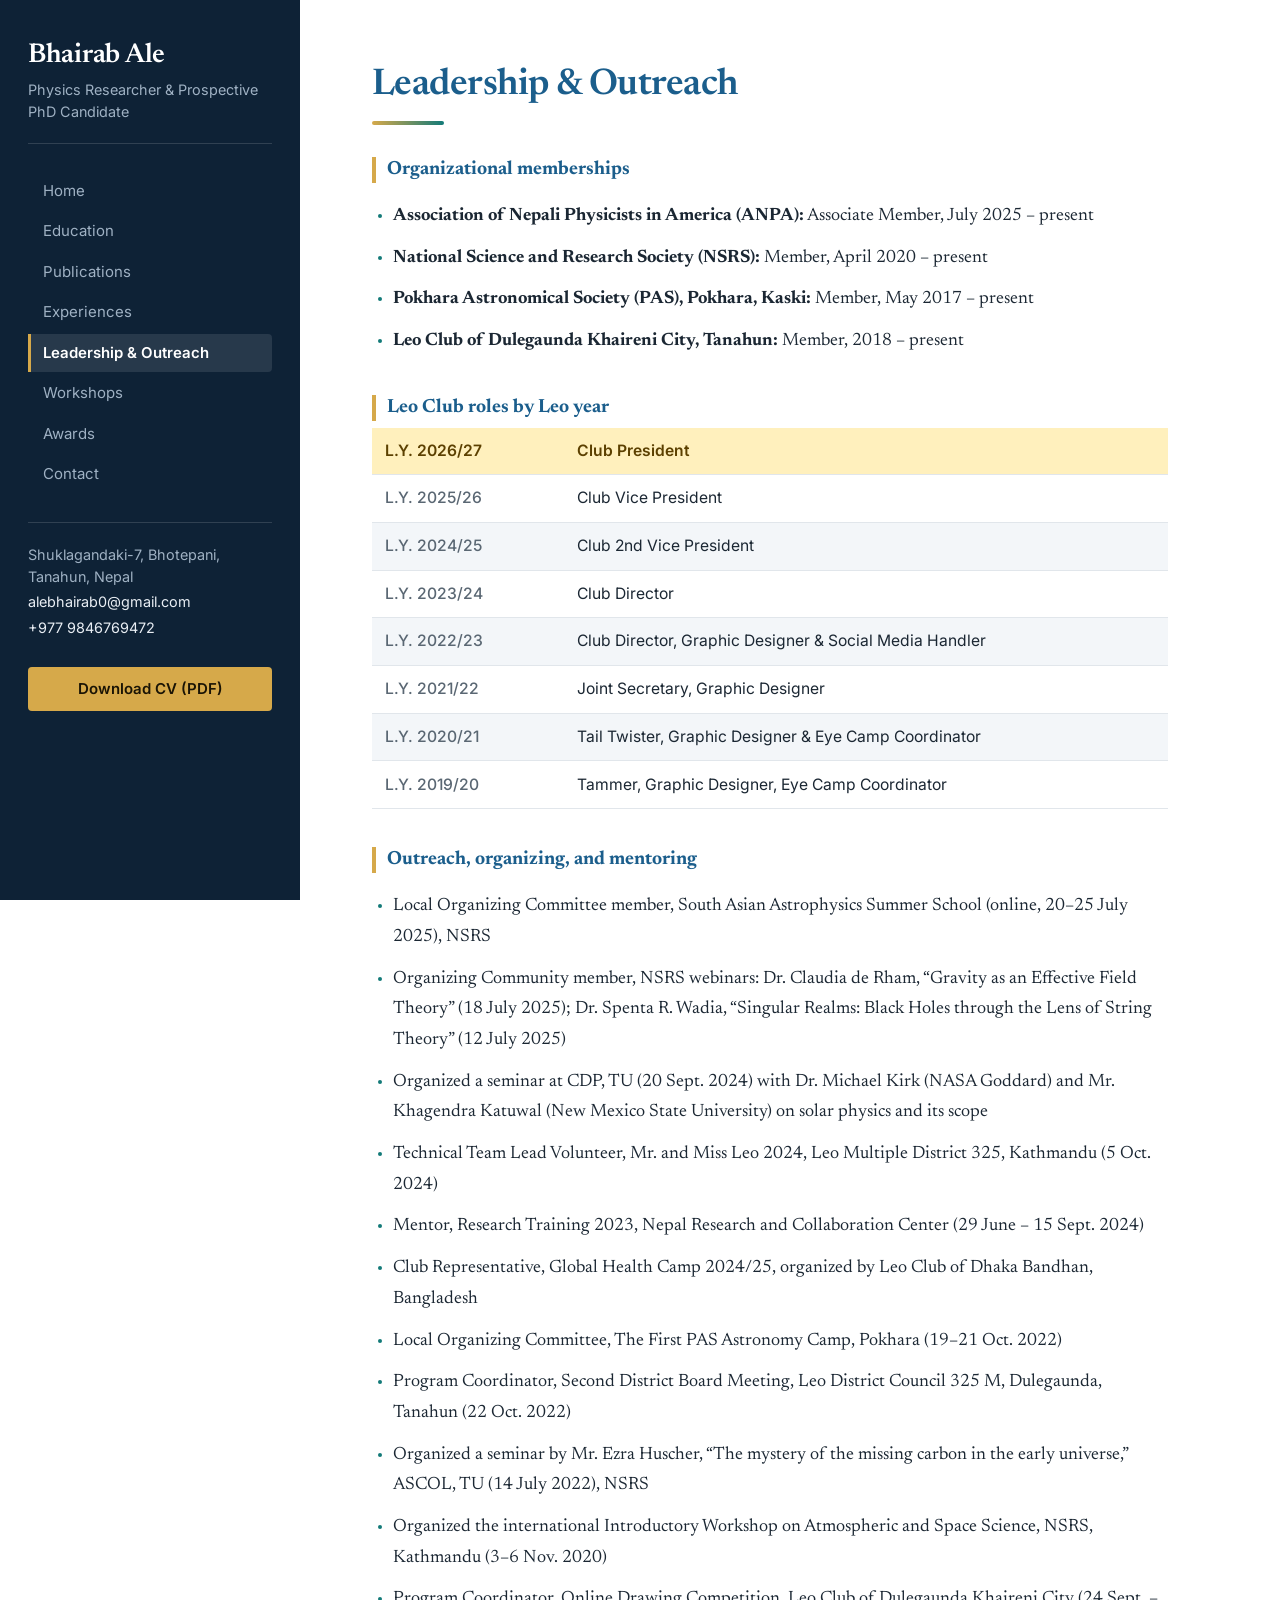
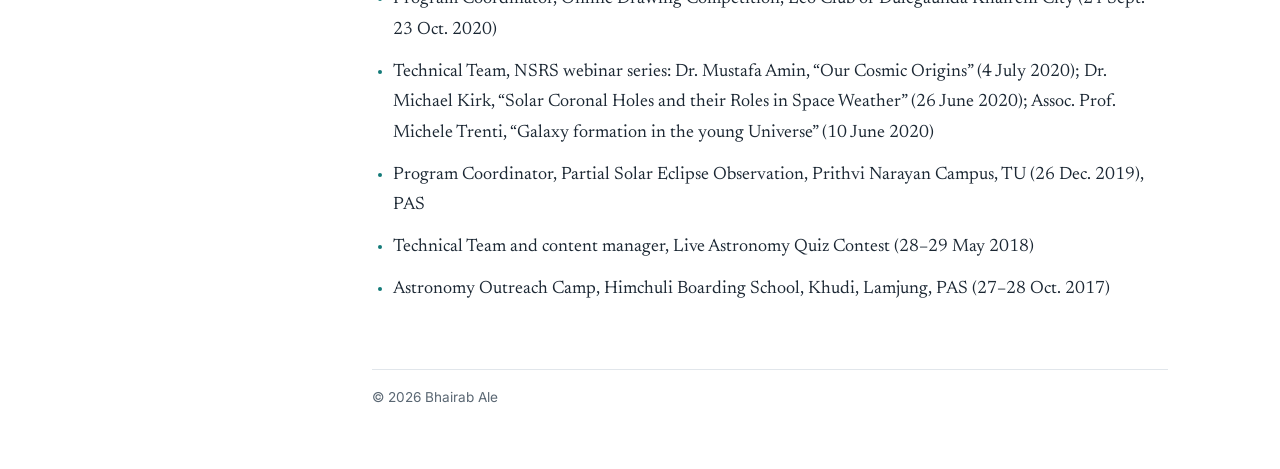
==== leadership.html @ 7841c6b5 "Add files via upload" ====
<!DOCTYPE html>
<html lang="en"><head><meta charset="utf-8"><meta name="viewport" content="width=device-width, initial-scale=1">
<title>Leadership & Outreach | Bhairab Ale</title><meta name="description" content="Leadership, memberships, and outreach of Bhairab Ale.">
<link rel="preconnect" href="https://fonts.googleapis.com"><link rel="preconnect" href="https://fonts.gstatic.com" crossorigin><link href="https://fonts.googleapis.com/css2?family=Newsreader:ital,opsz,wght@0,6..72,400;0,6..72,600;1,6..72,400&family=Inter:wght@400;500;600&display=swap" rel="stylesheet"><link rel="stylesheet" href="style.css"></head>
<body>
<aside class="sidebar">
<h1>Bhairab Ale</h1><p class="role">Physics Researcher &amp; Prospective PhD Candidate</p>
<button class="menu-btn" aria-expanded="false" aria-controls="side-menu">Menu</button>
<div class="collapsible" id="side-menu">
<nav aria-label="Main"><ul><li><a href="index.html">Home</a></li><li><a href="education.html">Education</a></li><li><a href="publications.html">Publications</a></li><li><a href="experiences.html">Experiences</a></li><li><a href="leadership.html" aria-current="page">Leadership & Outreach</a></li><li><a href="workshops.html">Workshops</a></li><li><a href="awards.html">Awards</a></li><li><a href="contact.html">Contact</a></li></ul></nav>
<div class="cbox"><p>Shuklagandaki-7, Bhotepani, Tanahun, Nepal</p><p><a href="mailto:alebhairab0@gmail.com">alebhairab0@gmail.com</a></p><p><a href="tel:+9779846769472">+977 9846769472</a></p></div>
<a class="btn" href="Bhairab%20CV%20Final.pdf" download>Download CV (PDF)</a>
</div></aside>
<main>
<h2>Leadership &amp; Outreach</h2>
<h3>Organizational memberships</h3>
<ul><li><strong>Association of Nepali Physicists in America (ANPA):</strong> Associate Member, July 2025 – present</li><li><strong>National Science and Research Society (NSRS):</strong> Member, April 2020 – present</li><li><strong>Pokhara Astronomical Society (PAS), Pokhara, Kaski:</strong> Member, May 2017 – present</li><li><strong>Leo Club of Dulegaunda Khaireni City, Tanahun:</strong> Member, 2018 – present</li></ul>
<h3>Leo Club roles by Leo year</h3>
<table><tr class="star"><td>L.Y. 2026/27</td><td>Club President</td></tr><tr><td>L.Y. 2025/26</td><td>Club Vice President</td></tr><tr><td>L.Y. 2024/25</td><td>Club 2nd Vice President</td></tr><tr><td>L.Y. 2023/24</td><td>Club Director</td></tr><tr><td>L.Y. 2022/23</td><td>Club Director, Graphic Designer &amp; Social Media Handler</td></tr><tr><td>L.Y. 2021/22</td><td>Joint Secretary, Graphic Designer</td></tr><tr><td>L.Y. 2020/21</td><td>Tail Twister, Graphic Designer &amp; Eye Camp Coordinator</td></tr><tr><td>L.Y. 2019/20</td><td>Tammer, Graphic Designer, Eye Camp Coordinator</td></tr></table>
<h3>Outreach, organizing, and mentoring</h3><ul><li>Local Organizing Committee member, South Asian Astrophysics Summer School (online, 20–25 July 2025), NSRS</li><li>Organizing Community member, NSRS webinars: Dr. Claudia de Rham, &ldquo;Gravity as an Effective Field Theory&rdquo; (18 July 2025); Dr. Spenta R. Wadia, &ldquo;Singular Realms: Black Holes through the Lens of String Theory&rdquo; (12 July 2025)</li><li>Organized a seminar at CDP, TU (20 Sept. 2024) with Dr. Michael Kirk (NASA Goddard) and Mr. Khagendra Katuwal (New Mexico State University) on solar physics and its scope</li><li>Technical Team Lead Volunteer, Mr. and Miss Leo 2024, Leo Multiple District 325, Kathmandu (5 Oct. 2024)</li><li>Mentor, Research Training 2023, Nepal Research and Collaboration Center (29 June – 15 Sept. 2024)</li><li>Club Representative, Global Health Camp 2024/25, organized by Leo Club of Dhaka Bandhan, Bangladesh</li><li>Local Organizing Committee, The First PAS Astronomy Camp, Pokhara (19–21 Oct. 2022)</li><li>Program Coordinator, Second District Board Meeting, Leo District Council 325 M, Dulegaunda, Tanahun (22 Oct. 2022)</li><li>Organized a seminar by Mr. Ezra Huscher, &ldquo;The mystery of the missing carbon in the early universe,&rdquo; ASCOL, TU (14 July 2022), NSRS</li><li>Organized the international Introductory Workshop on Atmospheric and Space Science, NSRS, Kathmandu (3–6 Nov. 2020)</li><li>Program Coordinator, Online Drawing Competition, Leo Club of Dulegaunda Khaireni City (24 Sept. – 23 Oct. 2020)</li><li>Technical Team, NSRS webinar series: Dr. Mustafa Amin, &ldquo;Our Cosmic Origins&rdquo; (4 July 2020); Dr. Michael Kirk, &ldquo;Solar Coronal Holes and their Roles in Space Weather&rdquo; (26 June 2020); Assoc. Prof. Michele Trenti, &ldquo;Galaxy formation in the young Universe&rdquo; (10 June 2020)</li><li>Program Coordinator, Partial Solar Eclipse Observation, Prithvi Narayan Campus, TU (26 Dec. 2019), PAS</li><li>Technical Team and content manager, Live Astronomy Quiz Contest (28–29 May 2018)</li><li>Astronomy Outreach Camp, Himchuli Boarding School, Khudi, Lamjung, PAS (27–28 Oct. 2017)</li></ul>
<footer>&copy; 2026 Bhairab Ale</footer>
</main>
<script>
var b=document.querySelector('.menu-btn'),m=document.getElementById('side-menu');
b.addEventListener('click',function(){var o=m.classList.toggle('open');b.setAttribute('aria-expanded',o)});
</script>
</body></html>
---- style.css ----
:root{--bg:#fff;--ink:#1b2733;--muted:#5a6773;--line:#e1e6eb;--accent:#1b5e8c;--tint:#f3f6f9;--side:#0e2236;--side-ink:#e9eef4;--side-muted:#9fb1c3;--gold:#d6a94a;
--serif:"Newsreader",Georgia,serif;--sans:"Inter",system-ui,-apple-system,"Segoe UI",Arial,sans-serif}
@media(prefers-color-scheme:dark){:root{--bg:#10161c;--ink:#e8ecf0;--muted:#97a4b0;--line:#26303a;--accent:#7fb7e6;--tint:#161e26;--side:#0a1520}}
*{box-sizing:border-box}html{scroll-behavior:smooth}
body{margin:0;background:var(--bg);color:var(--ink);font:18px/1.7 var(--serif);display:flex;min-height:100vh;-webkit-font-smoothing:antialiased}
a{color:var(--accent);text-underline-offset:3px;text-decoration-thickness:1px}a:hover{text-decoration-thickness:2px}
a:focus-visible,button:focus-visible{outline:3px solid var(--gold);outline-offset:2px}
.sidebar{width:300px;flex:none;position:sticky;top:0;height:100vh;overflow-y:auto;background:var(--side);color:var(--side-ink);padding:2.5rem 1.75rem 2rem;font:15px/1.5 var(--sans)}
.sidebar h1{font:600 1.7rem/1.15 var(--serif);margin:0 0 .5rem;color:#fff;letter-spacing:-.01em}
.sidebar .role{color:var(--side-muted);margin:0 0 1.75rem;padding-bottom:1.25rem;border-bottom:1px solid rgba(255,255,255,.14);font-size:.9rem}
.sidebar nav ul{list-style:none;margin:0 0 1.75rem;padding:0}
.sidebar nav a{display:block;padding:.5rem .75rem;margin-bottom:2px;color:var(--side-muted);text-decoration:none;border-left:3px solid transparent;border-radius:0 4px 4px 0;transition:background .15s,color .15s}
.sidebar nav a:hover{background:rgba(255,255,255,.07);color:#fff}
.sidebar nav a[aria-current=page]{background:rgba(255,255,255,.1);color:#fff;font-weight:600;border-left-color:var(--gold)}
.cbox{border-top:1px solid rgba(255,255,255,.14);padding:1.1rem 0;margin-bottom:.4rem;overflow-wrap:anywhere;color:var(--side-muted);font-size:.9rem}
.cbox p{margin:.25rem 0}.cbox a{color:var(--side-ink);text-decoration:none}.cbox a:hover{text-decoration:underline}
.btn{display:block;text-align:center;background:var(--gold);color:#1a1405!important;padding:.7rem;text-decoration:none;font-weight:600;border-radius:4px}
.btn:hover{filter:brightness(1.08)}
.menu-btn{display:none}
main{flex:1;max-width:940px;padding:4rem 4.5rem}
main h2{font-size:2.3rem;line-height:1.2;font-weight:600;letter-spacing:-.015em;margin:0 0 2rem}
main h2::after{content:"";display:block;width:56px;height:3px;background:var(--gold);margin-top:.8rem}
main h3{font-size:1.2rem;line-height:1.35;margin:2.4rem 0 .4rem}
main h2+h3{margin-top:0}
.meta{color:var(--muted);font:.9rem/1.5 var(--sans);margin:0 0 .5rem}
.profile{float:right;width:230px;max-width:42%;margin:.3rem 0 1.2rem 2.2rem;box-shadow:10px 10px 0 var(--line);border-radius:4px;overflow:hidden}
.profile img{display:block;width:100%;height:auto}
main ul,main ol{padding-left:1.3rem}main li{margin-bottom:.7rem}main li::marker{color:var(--gold)}
.entry{position:relative;border-left:2px solid var(--line);padding:0 0 1.2rem 1.6rem;margin:0 0 .4rem 6px}
.entry::before{content:"";position:absolute;left:-7px;top:.45rem;width:12px;height:12px;border-radius:50%;background:var(--bg);border:2px solid var(--accent)}
.entry.current::before{background:var(--gold);border-color:var(--gold)}
.entry h3{margin:0 0 .1rem}
.badge{display:inline-block;margin-left:.5rem;padding:.1rem .55rem;font:600 .72rem var(--sans);background:var(--gold);color:#1a1405;border-radius:99px;vertical-align:middle}
.ref{font:.9rem/1.55 var(--sans);color:var(--muted);background:var(--tint);padding:.6rem .8rem;border-radius:4px}
table{border-collapse:collapse;width:100%;font:.98rem/1.55 var(--sans)}
td{padding:.7rem .8rem;border-bottom:1px solid var(--line);vertical-align:top}
tr:nth-child(odd) td{background:var(--tint)}td:first-child{color:var(--muted);width:12rem;font-weight:500}
footer{margin-top:4rem;padding-top:1.2rem;border-top:1px solid var(--line);color:var(--muted);font:.85rem var(--sans)}
@media(max-width:900px){
body{display:block}
.sidebar{position:static;width:100%;height:auto;padding:1.2rem 1.1rem}
.sidebar .role{margin-bottom:1rem;padding-bottom:1rem}
.menu-btn{display:block;width:100%;margin:0 0 .9rem;padding:.6rem;font:600 1rem var(--sans);background:transparent;color:#fff;border:1px solid rgba(255,255,255,.35);border-radius:4px;cursor:pointer}
.collapsible{display:none}.collapsible.open{display:block}
main{padding:2rem 1.2rem}main h2{font-size:1.9rem}
.profile{float:none;width:200px;margin:0 0 1.8rem}
td:first-child{width:auto;display:block;padding-bottom:0}td{display:block;border:0}}

/* Colour and highlighting */
:root{--hl:#fff0bd;--hl-ink:#5c4000;--teal:#127a78}
@media(prefers-color-scheme:dark){:root{--hl:#3b3112;--hl-ink:#f5db8c;--teal:#5fc7c3}}
main h2{color:var(--accent)}
main h2::after{width:72px;height:4px;background:linear-gradient(90deg,var(--gold),var(--teal));border-radius:2px}
main h3{color:var(--accent);border-left:4px solid var(--gold);padding-left:.7rem}
.entry h3{border:0;padding:0}
.entry:nth-of-type(even)::before{border-color:var(--teal)}
mark.me{background:var(--hl);color:var(--hl-ink);padding:.05em .35em;border-radius:3px;font-weight:600;box-shadow:inset 0 -2px 0 var(--gold)}
.hl{background:linear-gradient(transparent 55%,var(--hl) 55%);font-weight:600}
.callout{background:var(--tint);border-left:5px solid var(--teal);padding:1rem 1.3rem;border-radius:0 6px 6px 0;margin:1.2rem 0}
.callout::before{content:"Now";display:block;font:600 .75rem var(--sans);color:var(--teal);margin-bottom:.2rem}
li.featured{background:var(--tint);border-left:4px solid var(--gold);padding:.7rem 1rem;border-radius:0 6px 6px 0;list-style:none;margin-left:-1.3rem}
tr.star td{background:var(--hl)!important;color:var(--hl-ink);font-weight:600}
tr.star td:first-child{color:var(--hl-ink)}
main li::marker{color:var(--teal)}
.callout::before{content:attr(data-label)}
.lead{font-size:1.28rem;line-height:1.6}
.cta{display:flex;flex-wrap:wrap;gap:.7rem;margin:1.4rem 0 .5rem;clear:both}
.cta a{font:600 .95rem var(--sans);padding:.65rem 1.1rem;border-radius:4px;text-decoration:none;border:2px solid var(--accent);color:var(--accent)}
.cta a:first-child{background:var(--accent);color:var(--bg)}
.cta a:hover{filter:brightness(1.12)}
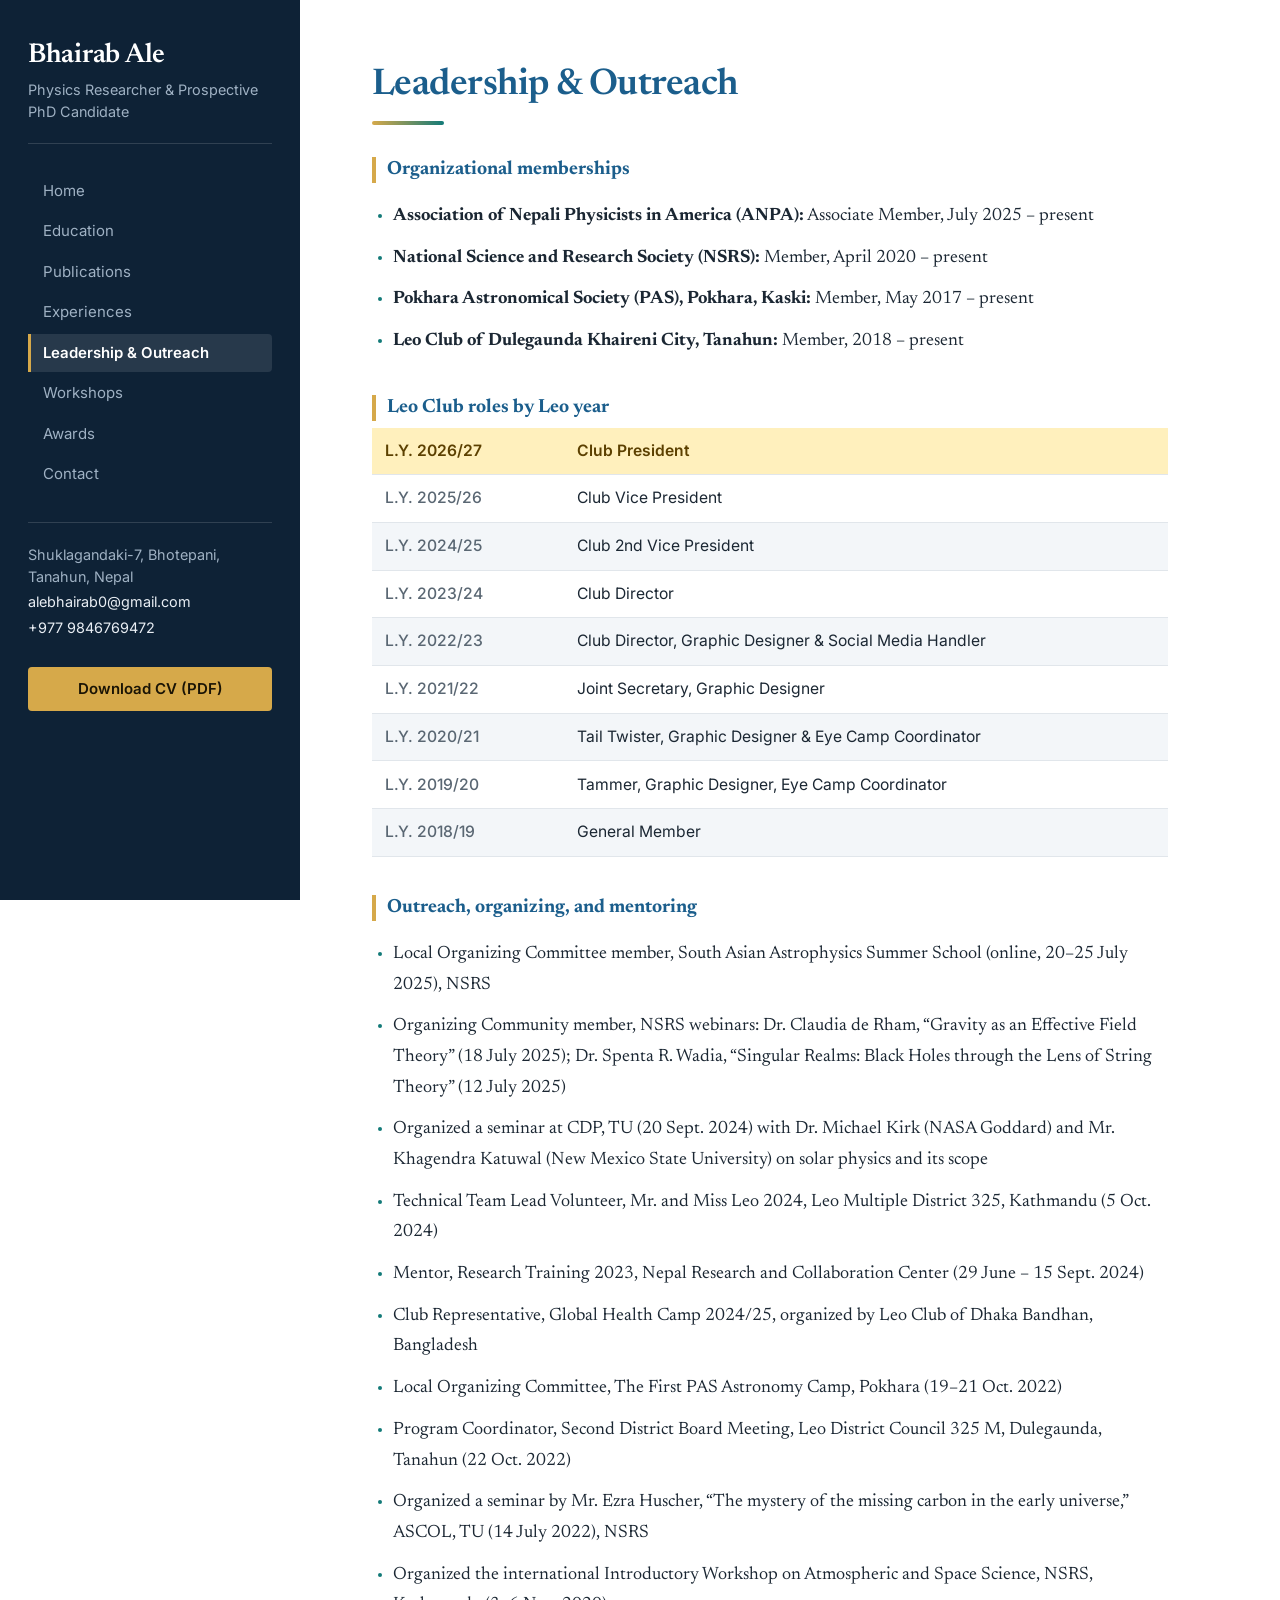
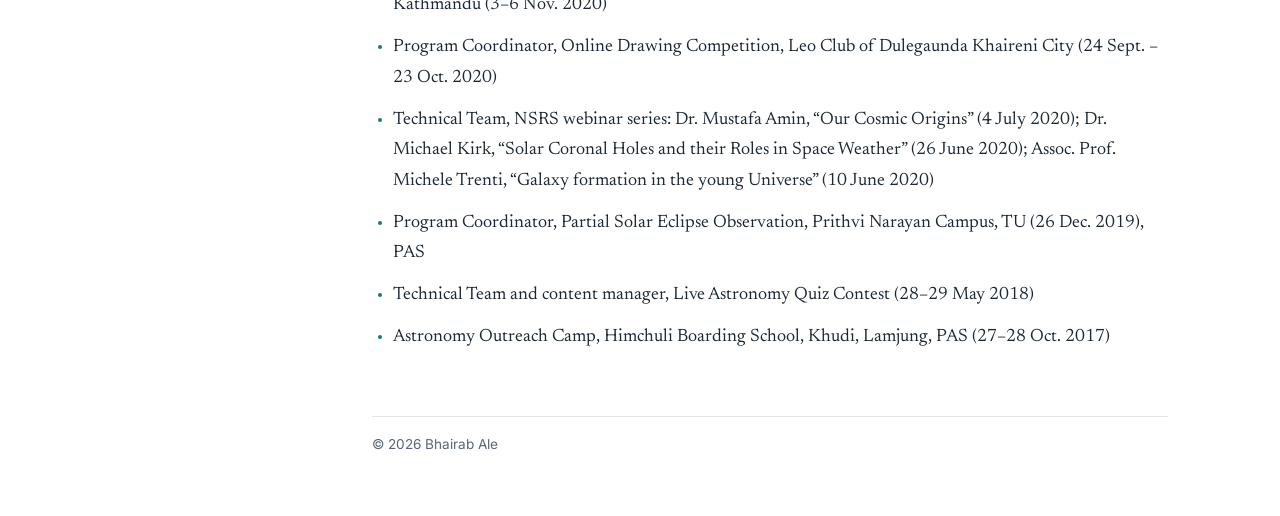
==== commit 2bdf744b: "Update leadership roles and outreach activities" ====
--- a/leadership.html
+++ b/leadership.html
@@ -16,7 +16,7 @@
 <h3>Organizational memberships</h3>
 <ul><li><strong>Association of Nepali Physicists in America (ANPA):</strong> Associate Member, July 2025 – present</li><li><strong>National Science and Research Society (NSRS):</strong> Member, April 2020 – present</li><li><strong>Pokhara Astronomical Society (PAS), Pokhara, Kaski:</strong> Member, May 2017 – present</li><li><strong>Leo Club of Dulegaunda Khaireni City, Tanahun:</strong> Member, 2018 – present</li></ul>
 <h3>Leo Club roles by Leo year</h3>
-<table><tr class="star"><td>L.Y. 2026/27</td><td>Club President</td></tr><tr><td>L.Y. 2025/26</td><td>Club Vice President</td></tr><tr><td>L.Y. 2024/25</td><td>Club 2nd Vice President</td></tr><tr><td>L.Y. 2023/24</td><td>Club Director</td></tr><tr><td>L.Y. 2022/23</td><td>Club Director, Graphic Designer &amp; Social Media Handler</td></tr><tr><td>L.Y. 2021/22</td><td>Joint Secretary, Graphic Designer</td></tr><tr><td>L.Y. 2020/21</td><td>Tail Twister, Graphic Designer &amp; Eye Camp Coordinator</td></tr><tr><td>L.Y. 2019/20</td><td>Tammer, Graphic Designer, Eye Camp Coordinator</td></tr></table>
+<table><tr class="star"><td>L.Y. 2026/27</td><td>Club President</td></tr><tr><td>L.Y. 2025/26</td><td>Club Vice President</td></tr><tr><td>L.Y. 2024/25</td><td>Club 2nd Vice President</td></tr><tr><td>L.Y. 2023/24</td><td>Club Director</td></tr><tr><td>L.Y. 2022/23</td><td>Club Director, Graphic Designer &amp; Social Media Handler</td></tr><tr><td>L.Y. 2021/22</td><td>Joint Secretary, Graphic Designer</td></tr><tr><td>L.Y. 2020/21</td><td>Tail Twister, Graphic Designer &amp; Eye Camp Coordinator</td></tr><tr><td>L.Y. 2019/20</td><td>Tammer, Graphic Designer, Eye Camp Coordinator</td></tr><tr><td>L.Y. 2018/19</td><td>General Member</td></tr></table>
 <h3>Outreach, organizing, and mentoring</h3><ul><li>Local Organizing Committee member, South Asian Astrophysics Summer School (online, 20–25 July 2025), NSRS</li><li>Organizing Community member, NSRS webinars: Dr. Claudia de Rham, &ldquo;Gravity as an Effective Field Theory&rdquo; (18 July 2025); Dr. Spenta R. Wadia, &ldquo;Singular Realms: Black Holes through the Lens of String Theory&rdquo; (12 July 2025)</li><li>Organized a seminar at CDP, TU (20 Sept. 2024) with Dr. Michael Kirk (NASA Goddard) and Mr. Khagendra Katuwal (New Mexico State University) on solar physics and its scope</li><li>Technical Team Lead Volunteer, Mr. and Miss Leo 2024, Leo Multiple District 325, Kathmandu (5 Oct. 2024)</li><li>Mentor, Research Training 2023, Nepal Research and Collaboration Center (29 June – 15 Sept. 2024)</li><li>Club Representative, Global Health Camp 2024/25, organized by Leo Club of Dhaka Bandhan, Bangladesh</li><li>Local Organizing Committee, The First PAS Astronomy Camp, Pokhara (19–21 Oct. 2022)</li><li>Program Coordinator, Second District Board Meeting, Leo District Council 325 M, Dulegaunda, Tanahun (22 Oct. 2022)</li><li>Organized a seminar by Mr. Ezra Huscher, &ldquo;The mystery of the missing carbon in the early universe,&rdquo; ASCOL, TU (14 July 2022), NSRS</li><li>Organized the international Introductory Workshop on Atmospheric and Space Science, NSRS, Kathmandu (3–6 Nov. 2020)</li><li>Program Coordinator, Online Drawing Competition, Leo Club of Dulegaunda Khaireni City (24 Sept. – 23 Oct. 2020)</li><li>Technical Team, NSRS webinar series: Dr. Mustafa Amin, &ldquo;Our Cosmic Origins&rdquo; (4 July 2020); Dr. Michael Kirk, &ldquo;Solar Coronal Holes and their Roles in Space Weather&rdquo; (26 June 2020); Assoc. Prof. Michele Trenti, &ldquo;Galaxy formation in the young Universe&rdquo; (10 June 2020)</li><li>Program Coordinator, Partial Solar Eclipse Observation, Prithvi Narayan Campus, TU (26 Dec. 2019), PAS</li><li>Technical Team and content manager, Live Astronomy Quiz Contest (28–29 May 2018)</li><li>Astronomy Outreach Camp, Himchuli Boarding School, Khudi, Lamjung, PAS (27–28 Oct. 2017)</li></ul>
 <footer>&copy; 2026 Bhairab Ale</footer>
 </main>
@@ -24,4 +24,4 @@
 var b=document.querySelector('.menu-btn'),m=document.getElementById('side-menu');
 b.addEventListener('click',function(){var o=m.classList.toggle('open');b.setAttribute('aria-expanded',o)});
 </script>
-</body></html>+</body></html>
